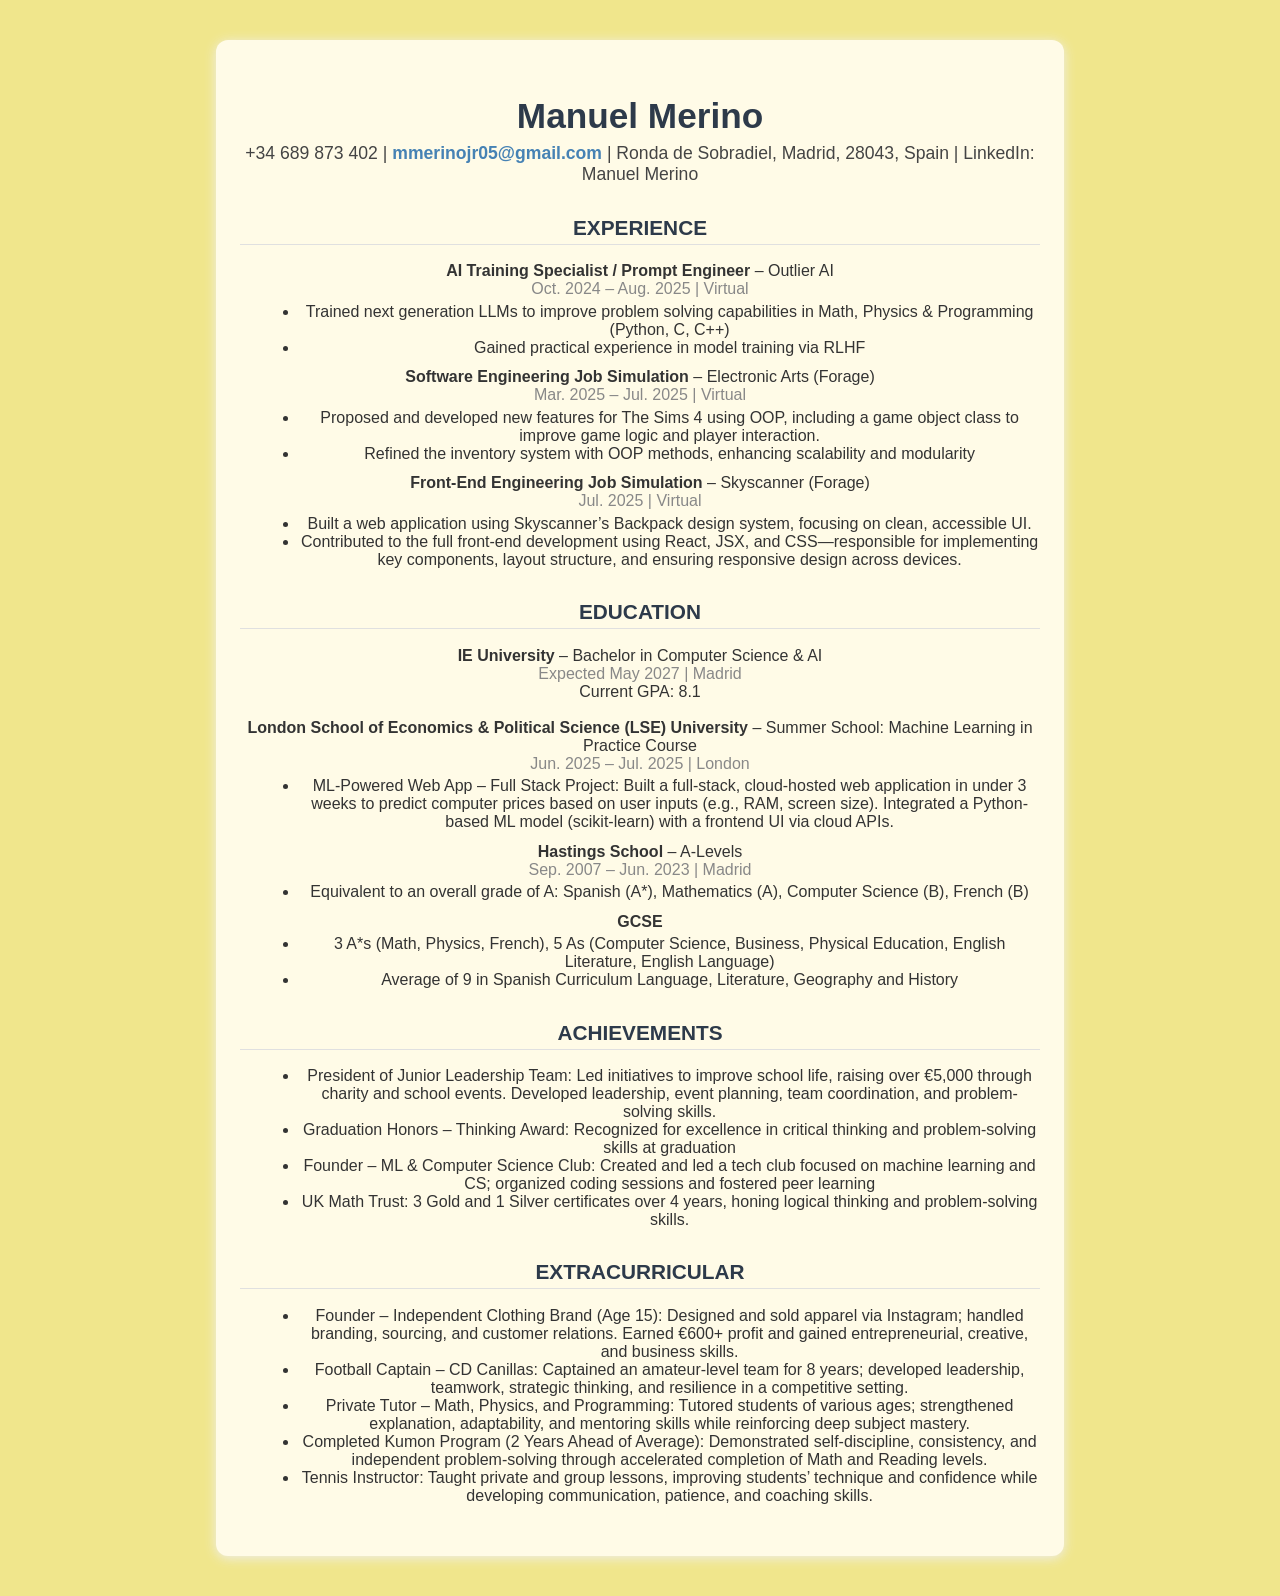
==== cv.html @ 80357a23 "Add HTML CV page and link from homepage" ====
<!DOCTYPE html>
<html lang="en">
<head>
    <meta charset="UTF-8">
    <title>Manuel Merino - CV</title>
    <link rel="stylesheet" href="style.css">
    <style>
        .cv-container { max-width: 800px; margin: 40px auto; background: #fffbe7; padding: 32px 24px; border-radius: 12px; box-shadow: 0 2px 12px #eee; }
        h1, h2 { color: #2d3a4a; }
        h1 { font-size: 2.2em; margin-bottom: 0.2em; }
        h2 { margin-top: 1.5em; font-size: 1.3em; border-bottom: 1px solid #e0e0e0; padding-bottom: 0.2em; }
        .cv-header { font-size: 1.1em; margin-bottom: 1em; }
        .cv-section { margin-bottom: 1.2em; }
        ul { margin: 0.3em 0 0.7em 1.2em; }
        .cv-contact { font-size: 1em; color: #444; margin-bottom: 0.5em; }
        .cv-contact a { color: #4682b4; text-decoration: none; }
        .cv-contact a:hover { text-decoration: underline; }
        .cv-location { color: #888; }
    </style>
</head>
<body>
<div class="cv-container">
    <h1>Manuel Merino</h1>
    <div class="cv-header">
        <div class="cv-contact">
            +34 689 873 402 | <a href="mailto:mmerinojr05@gmail.com">mmerinojr05@gmail.com</a> | Ronda de Sobradiel, Madrid, 28043, Spain | LinkedIn: Manuel Merino
        </div>
    </div>
    <h2>EXPERIENCE</h2>
    <div class="cv-section">
        <strong>AI Training Specialist / Prompt Engineer</strong> – Outlier AI<br>
        <span class="cv-location">Oct. 2024 – Aug. 2025 | Virtual</span>
        <ul>
            <li>Trained next generation LLMs to improve problem solving capabilities in Math, Physics & Programming (Python, C, C++)</li>
            <li>Gained practical experience in model training via RLHF</li>
        </ul>
        <strong>Software Engineering Job Simulation</strong> – Electronic Arts (Forage)<br>
        <span class="cv-location">Mar. 2025 – Jul. 2025 | Virtual</span>
        <ul>
            <li>Proposed and developed new features for The Sims 4 using OOP, including a game object class to improve game logic and player interaction.</li>
            <li>Refined the inventory system with OOP methods, enhancing scalability and modularity</li>
        </ul>
        <strong>Front-End Engineering Job Simulation</strong> – Skyscanner (Forage)<br>
        <span class="cv-location">Jul. 2025 | Virtual</span>
        <ul>
            <li>Built a web application using Skyscanner’s Backpack design system, focusing on clean, accessible UI.</li>
            <li>Contributed to the full front-end development using React, JSX, and CSS—responsible for implementing key components, layout structure, and ensuring responsive design across devices.</li>
        </ul>
    </div>
    <h2>EDUCATION</h2>
    <div class="cv-section">
        <strong>IE University</strong> – Bachelor in Computer Science & AI<br>
        <span class="cv-location">Expected May 2027 | Madrid</span><br>
        Current GPA: 8.1
        <br><br>
        <strong>London School of Economics & Political Science (LSE) University</strong> – Summer School: Machine Learning in Practice Course<br>
        <span class="cv-location">Jun. 2025 – Jul. 2025 | London</span>
        <ul>
            <li>ML-Powered Web App – Full Stack Project: Built a full-stack, cloud-hosted web application in under 3 weeks to predict computer prices based on user inputs (e.g., RAM, screen size). Integrated a Python-based ML model (scikit-learn) with a frontend UI via cloud APIs.</li>
        </ul>
        <strong>Hastings School</strong> – A-Levels<br>
        <span class="cv-location">Sep. 2007 – Jun. 2023 | Madrid</span>
        <ul>
            <li>Equivalent to an overall grade of A: Spanish (A*), Mathematics (A), Computer Science (B), French (B)</li>
        </ul>
        <strong>GCSE</strong>
        <ul>
            <li>3 A*s (Math, Physics, French), 5 As (Computer Science, Business, Physical Education, English Literature, English Language)</li>
            <li>Average of 9 in Spanish Curriculum Language, Literature, Geography and History</li>
        </ul>
    </div>
    <h2>ACHIEVEMENTS</h2>
    <div class="cv-section">
        <ul>
            <li>President of Junior Leadership Team: Led initiatives to improve school life, raising over €5,000 through charity and school events. Developed leadership, event planning, team coordination, and problem-solving skills.</li>
            <li>Graduation Honors – Thinking Award: Recognized for excellence in critical thinking and problem-solving skills at graduation</li>
            <li>Founder – ML & Computer Science Club: Created and led a tech club focused on machine learning and CS; organized coding sessions and fostered peer learning</li>
            <li>UK Math Trust: 3 Gold and 1 Silver certificates over 4 years, honing logical thinking and problem-solving skills.</li>
        </ul>
    </div>
    <h2>EXTRACURRICULAR</h2>
    <div class="cv-section">
        <ul>
            <li>Founder – Independent Clothing Brand (Age 15): Designed and sold apparel via Instagram; handled branding, sourcing, and customer relations. Earned €600+ profit and gained entrepreneurial, creative, and business skills.</li>
            <li>Football Captain – CD Canillas: Captained an amateur-level team for 8 years; developed leadership, teamwork, strategic thinking, and resilience in a competitive setting.</li>
            <li>Private Tutor – Math, Physics, and Programming: Tutored students of various ages; strengthened explanation, adaptability, and mentoring skills while reinforcing deep subject mastery.</li>
            <li>Completed Kumon Program (2 Years Ahead of Average): Demonstrated self-discipline, consistency, and independent problem-solving through accelerated completion of Math and Reading levels.</li>
            <li>Tennis Instructor: Taught private and group lessons, improving students’ technique and confidence while developing communication, patience, and coaching skills.</li>
        </ul>
    </div>
</div>
</body>
</html>
---- style.css ----
body {
    background-color: #f0e68c;
    font-family: 'Comic Sans MS', cursive, sans-serif;
    color: #333;
    text-align: center;
    margin: 40px;
}
h1 {
    color: #ff6347;
}
a {
    color: #4682b4;
    text-decoration: none;
    font-weight: bold;
}
a:hover {
    text-decoration: underline;
}
img {
    border-radius: 20px;
    box-shadow: 2px 2px 12px #aaa;
}
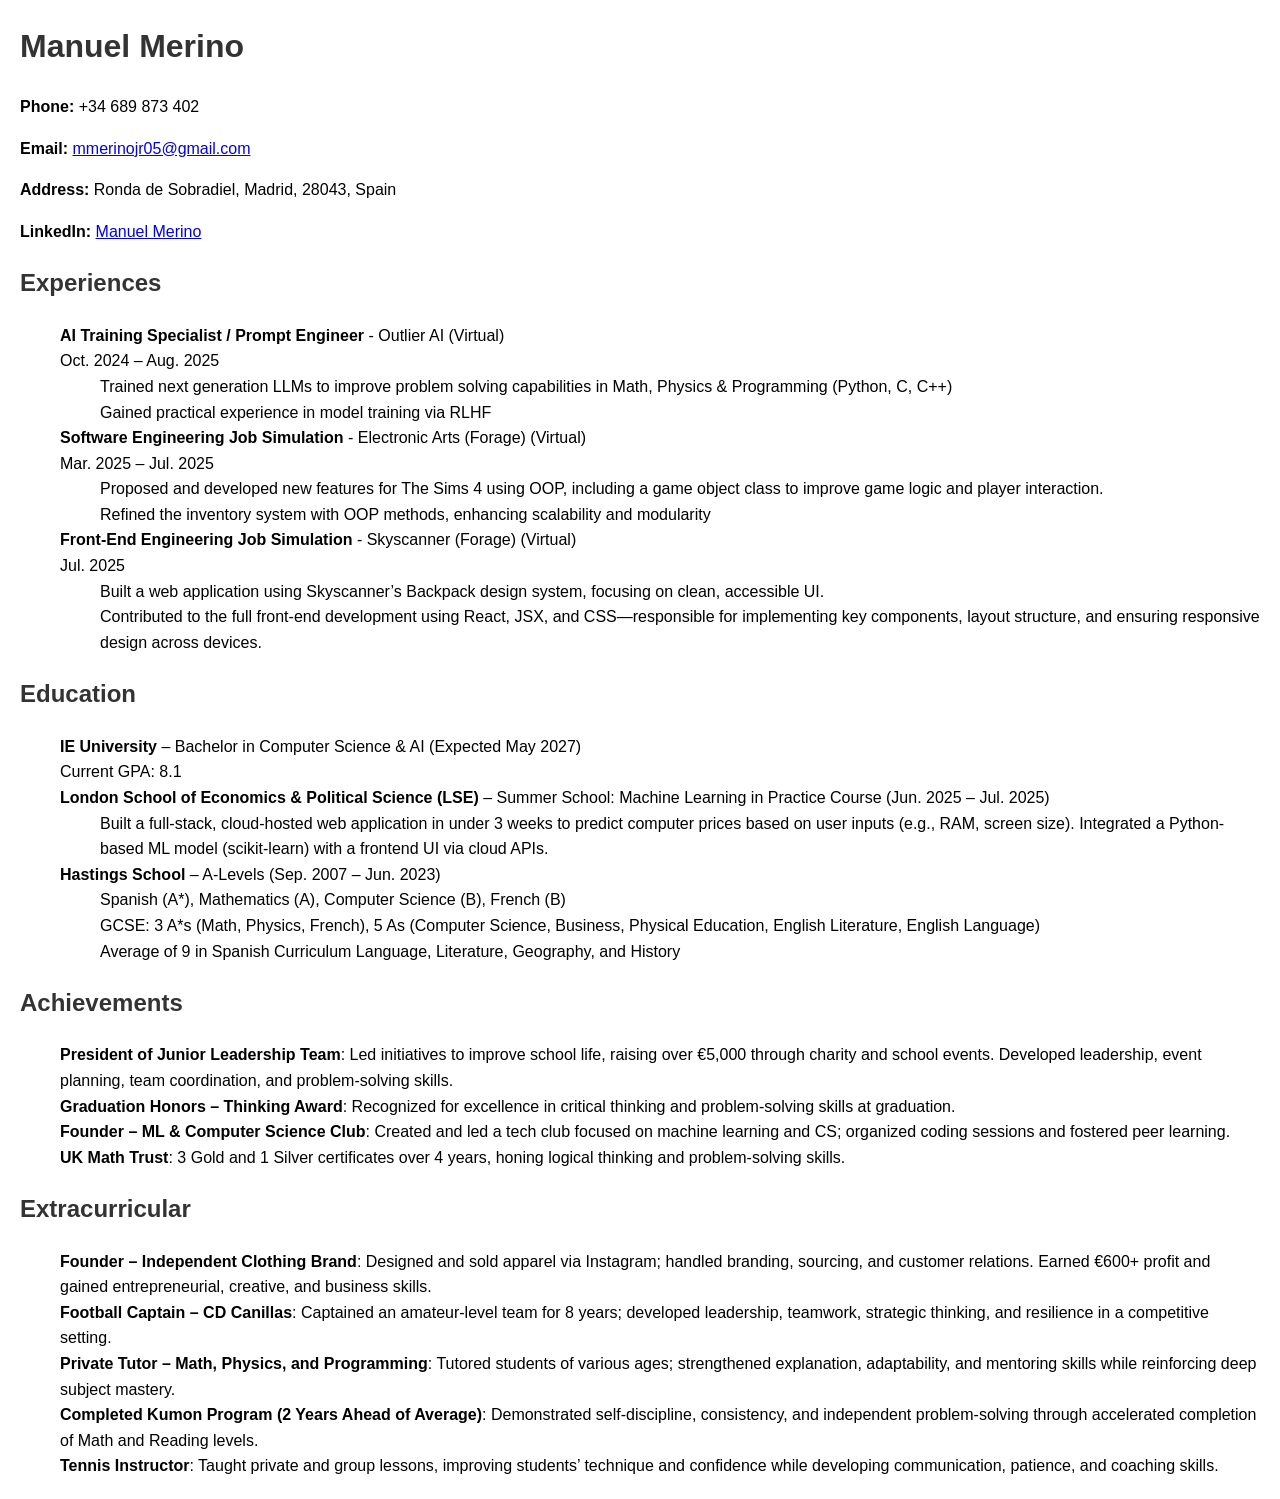
==== commit 73217a5a: "Update CV page with modern HTML layout and content" ====
--- a/cv.html
+++ b/cv.html
@@ -2,92 +2,96 @@
 <html lang="en">
 <head>
     <meta charset="UTF-8">
-    <title>Manuel Merino - CV</title>
-    <link rel="stylesheet" href="style.css">
+    <meta name="viewport" content="width=device-width, initial-scale=1.0">
+    <title>Manuel Merino's CV</title>
     <style>
-        .cv-container { max-width: 800px; margin: 40px auto; background: #fffbe7; padding: 32px 24px; border-radius: 12px; box-shadow: 0 2px 12px #eee; }
-        h1, h2 { color: #2d3a4a; }
-        h1 { font-size: 2.2em; margin-bottom: 0.2em; }
-        h2 { margin-top: 1.5em; font-size: 1.3em; border-bottom: 1px solid #e0e0e0; padding-bottom: 0.2em; }
-        .cv-header { font-size: 1.1em; margin-bottom: 1em; }
-        .cv-section { margin-bottom: 1.2em; }
-        ul { margin: 0.3em 0 0.7em 1.2em; }
-        .cv-contact { font-size: 1em; color: #444; margin-bottom: 0.5em; }
-        .cv-contact a { color: #4682b4; text-decoration: none; }
-        .cv-contact a:hover { text-decoration: underline; }
-        .cv-location { color: #888; }
+        body {
+            font-family: Arial, sans-serif;
+            margin: 20px;
+            line-height: 1.6;
+        }
+        h1, h2 {
+            color: #333;
+        }
+        ul {
+            list-style-type: none;
+        }
+        .contact, .experience, .education, .achievements, .extracurricular {
+            margin-bottom: 20px;
+        }
     </style>
 </head>
 <body>
-<div class="cv-container">
     <h1>Manuel Merino</h1>
-    <div class="cv-header">
-        <div class="cv-contact">
-            +34 689 873 402 | <a href="mailto:mmerinojr05@gmail.com">mmerinojr05@gmail.com</a> | Ronda de Sobradiel, Madrid, 28043, Spain | LinkedIn: Manuel Merino
-        </div>
+    <div class="contact">
+        <p><strong>Phone:</strong> +34 689 873 402</p>
+        <p><strong>Email:</strong> <a href="mailto:mmerinojr05@gmail.com">mmerinojr05@gmail.com</a></p>
+        <p><strong>Address:</strong> Ronda de Sobradiel, Madrid, 28043, Spain</p>
+        <p><strong>LinkedIn:</strong> <a href="https://www.linkedin.com/in/manuel-merino-21a586275/" target="_blank">Manuel Merino</a></p>
     </div>
-    <h2>EXPERIENCE</h2>
-    <div class="cv-section">
-        <strong>AI Training Specialist / Prompt Engineer</strong> – Outlier AI<br>
-        <span class="cv-location">Oct. 2024 – Aug. 2025 | Virtual</span>
+
+    <h2>Experiences</h2>
+    <div class="experience">
         <ul>
-            <li>Trained next generation LLMs to improve problem solving capabilities in Math, Physics & Programming (Python, C, C++)</li>
-            <li>Gained practical experience in model training via RLHF</li>
-        </ul>
-        <strong>Software Engineering Job Simulation</strong> – Electronic Arts (Forage)<br>
-        <span class="cv-location">Mar. 2025 – Jul. 2025 | Virtual</span>
-        <ul>
-            <li>Proposed and developed new features for The Sims 4 using OOP, including a game object class to improve game logic and player interaction.</li>
-            <li>Refined the inventory system with OOP methods, enhancing scalability and modularity</li>
-        </ul>
-        <strong>Front-End Engineering Job Simulation</strong> – Skyscanner (Forage)<br>
-        <span class="cv-location">Jul. 2025 | Virtual</span>
-        <ul>
-            <li>Built a web application using Skyscanner’s Backpack design system, focusing on clean, accessible UI.</li>
-            <li>Contributed to the full front-end development using React, JSX, and CSS—responsible for implementing key components, layout structure, and ensuring responsive design across devices.</li>
+            <li><strong>AI Training Specialist / Prompt Engineer</strong> - Outlier AI (Virtual) <br>Oct. 2024 – Aug. 2025
+                <ul>
+                    <li>Trained next generation LLMs to improve problem solving capabilities in Math, Physics & Programming (Python, C, C++)</li>
+                    <li>Gained practical experience in model training via RLHF</li>
+                </ul>
+            </li>
+            <li><strong>Software Engineering Job Simulation</strong> - Electronic Arts (Forage) (Virtual) <br>Mar. 2025 – Jul. 2025
+                <ul>
+                    <li>Proposed and developed new features for The Sims 4 using OOP, including a game object class to improve game logic and player interaction.</li>
+                    <li>Refined the inventory system with OOP methods, enhancing scalability and modularity</li>
+                </ul>
+            </li>
+            <li><strong>Front-End Engineering Job Simulation</strong> - Skyscanner (Forage) (Virtual) <br>Jul. 2025
+                <ul>
+                    <li>Built a web application using Skyscanner’s Backpack design system, focusing on clean, accessible UI.</li>
+                    <li>Contributed to the full front-end development using React, JSX, and CSS—responsible for implementing key components, layout structure, and ensuring responsive design across devices.</li>
+                </ul>
+            </li>
         </ul>
     </div>
-    <h2>EDUCATION</h2>
-    <div class="cv-section">
-        <strong>IE University</strong> – Bachelor in Computer Science & AI<br>
-        <span class="cv-location">Expected May 2027 | Madrid</span><br>
-        Current GPA: 8.1
-        <br><br>
-        <strong>London School of Economics & Political Science (LSE) University</strong> – Summer School: Machine Learning in Practice Course<br>
-        <span class="cv-location">Jun. 2025 – Jul. 2025 | London</span>
+
+    <h2>Education</h2>
+    <div class="education">
         <ul>
-            <li>ML-Powered Web App – Full Stack Project: Built a full-stack, cloud-hosted web application in under 3 weeks to predict computer prices based on user inputs (e.g., RAM, screen size). Integrated a Python-based ML model (scikit-learn) with a frontend UI via cloud APIs.</li>
-        </ul>
-        <strong>Hastings School</strong> – A-Levels<br>
-        <span class="cv-location">Sep. 2007 – Jun. 2023 | Madrid</span>
-        <ul>
-            <li>Equivalent to an overall grade of A: Spanish (A*), Mathematics (A), Computer Science (B), French (B)</li>
-        </ul>
-        <strong>GCSE</strong>
-        <ul>
-            <li>3 A*s (Math, Physics, French), 5 As (Computer Science, Business, Physical Education, English Literature, English Language)</li>
-            <li>Average of 9 in Spanish Curriculum Language, Literature, Geography and History</li>
+            <li><strong>IE University</strong> – Bachelor in Computer Science & AI (Expected May 2027) <br>Current GPA: 8.1</li>
+            <li><strong>London School of Economics & Political Science (LSE)</strong> – Summer School: Machine Learning in Practice Course (Jun. 2025 – Jul. 2025)
+                <ul>
+                    <li>Built a full-stack, cloud-hosted web application in under 3 weeks to predict computer prices based on user inputs (e.g., RAM, screen size). Integrated a Python-based ML model (scikit-learn) with a frontend UI via cloud APIs.</li>
+                </ul>
+            </li>
+            <li><strong>Hastings School</strong> – A-Levels (Sep. 2007 – Jun. 2023)
+                <ul>
+                    <li>Spanish (A*), Mathematics (A), Computer Science (B), French (B)</li>
+                    <li>GCSE: 3 A*s (Math, Physics, French), 5 As (Computer Science, Business, Physical Education, English Literature, English Language)</li>
+                    <li>Average of 9 in Spanish Curriculum Language, Literature, Geography, and History</li>
+                </ul>
+            </li>
         </ul>
     </div>
-    <h2>ACHIEVEMENTS</h2>
-    <div class="cv-section">
+
+    <h2>Achievements</h2>
+    <div class="achievements">
         <ul>
-            <li>President of Junior Leadership Team: Led initiatives to improve school life, raising over €5,000 through charity and school events. Developed leadership, event planning, team coordination, and problem-solving skills.</li>
-            <li>Graduation Honors – Thinking Award: Recognized for excellence in critical thinking and problem-solving skills at graduation</li>
-            <li>Founder – ML & Computer Science Club: Created and led a tech club focused on machine learning and CS; organized coding sessions and fostered peer learning</li>
-            <li>UK Math Trust: 3 Gold and 1 Silver certificates over 4 years, honing logical thinking and problem-solving skills.</li>
+            <li><strong>President of Junior Leadership Team</strong>: Led initiatives to improve school life, raising over €5,000 through charity and school events. Developed leadership, event planning, team coordination, and problem-solving skills.</li>
+            <li><strong>Graduation Honors – Thinking Award</strong>: Recognized for excellence in critical thinking and problem-solving skills at graduation.</li>
+            <li><strong>Founder – ML & Computer Science Club</strong>: Created and led a tech club focused on machine learning and CS; organized coding sessions and fostered peer learning.</li>
+            <li><strong>UK Math Trust</strong>: 3 Gold and 1 Silver certificates over 4 years, honing logical thinking and problem-solving skills.</li>
         </ul>
     </div>
-    <h2>EXTRACURRICULAR</h2>
-    <div class="cv-section">
+
+    <h2>Extracurricular</h2>
+    <div class="extracurricular">
         <ul>
-            <li>Founder – Independent Clothing Brand (Age 15): Designed and sold apparel via Instagram; handled branding, sourcing, and customer relations. Earned €600+ profit and gained entrepreneurial, creative, and business skills.</li>
-            <li>Football Captain – CD Canillas: Captained an amateur-level team for 8 years; developed leadership, teamwork, strategic thinking, and resilience in a competitive setting.</li>
-            <li>Private Tutor – Math, Physics, and Programming: Tutored students of various ages; strengthened explanation, adaptability, and mentoring skills while reinforcing deep subject mastery.</li>
-            <li>Completed Kumon Program (2 Years Ahead of Average): Demonstrated self-discipline, consistency, and independent problem-solving through accelerated completion of Math and Reading levels.</li>
-            <li>Tennis Instructor: Taught private and group lessons, improving students’ technique and confidence while developing communication, patience, and coaching skills.</li>
+            <li><strong>Founder – Independent Clothing Brand</strong>: Designed and sold apparel via Instagram; handled branding, sourcing, and customer relations. Earned €600+ profit and gained entrepreneurial, creative, and business skills.</li>
+            <li><strong>Football Captain – CD Canillas</strong>: Captained an amateur-level team for 8 years; developed leadership, teamwork, strategic thinking, and resilience in a competitive setting.</li>
+            <li><strong>Private Tutor – Math, Physics, and Programming</strong>: Tutored students of various ages; strengthened explanation, adaptability, and mentoring skills while reinforcing deep subject mastery.</li>
+            <li><strong>Completed Kumon Program (2 Years Ahead of Average)</strong>: Demonstrated self-discipline, consistency, and independent problem-solving through accelerated completion of Math and Reading levels.</li>
+            <li><strong>Tennis Instructor</strong>: Taught private and group lessons, improving students’ technique and confidence while developing communication, patience, and coaching skills.</li>
         </ul>
     </div>
-</div>
 </body>
 </html>
